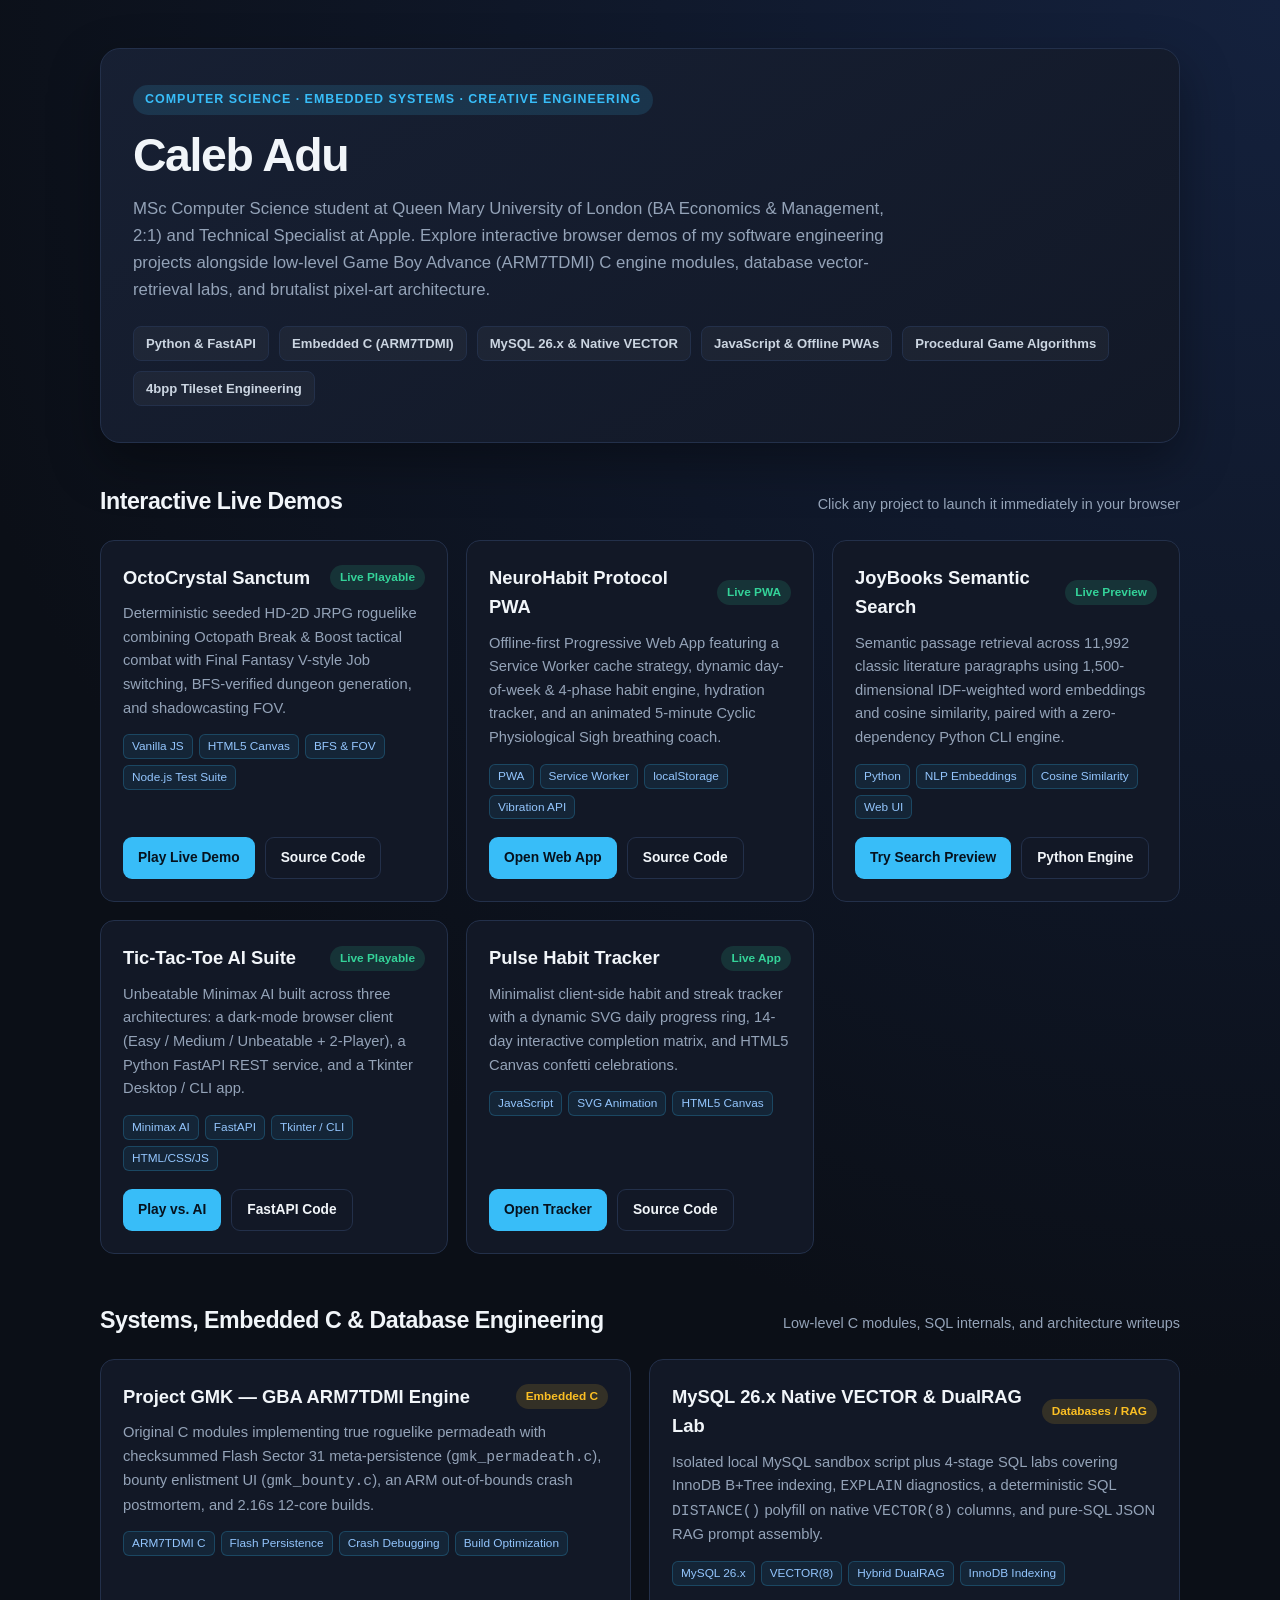
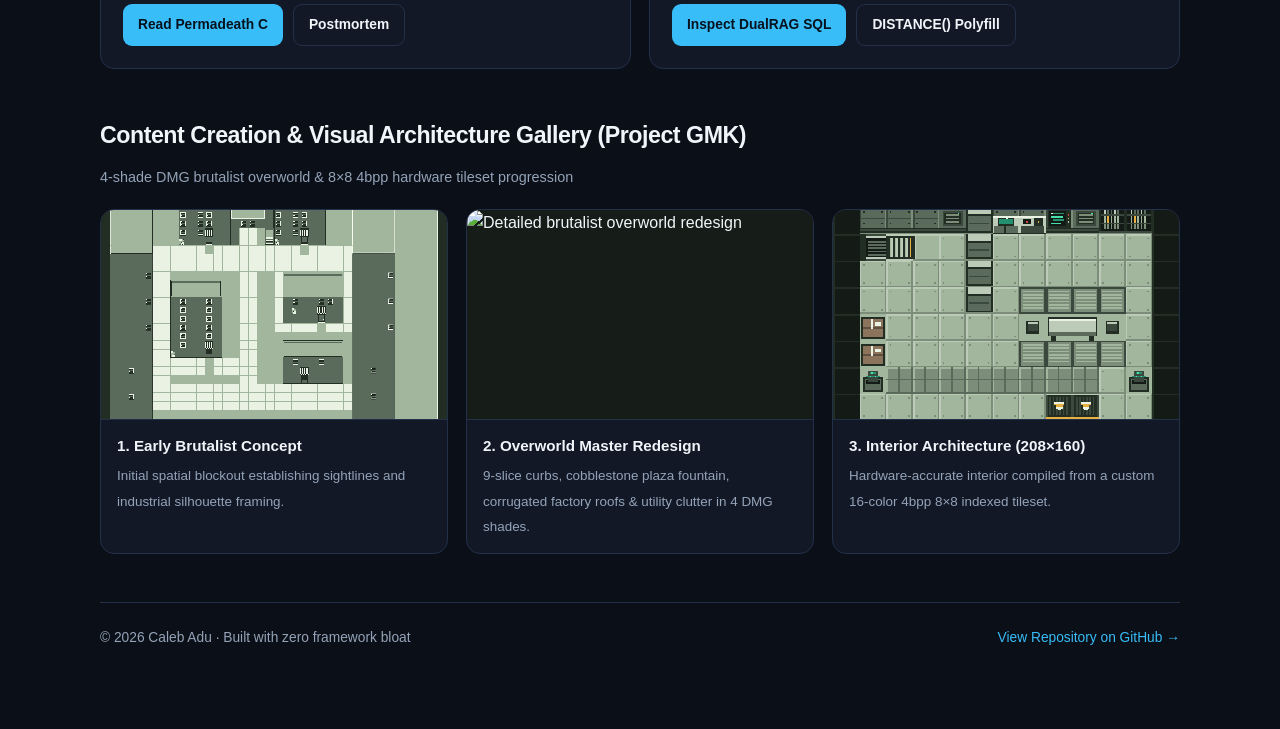
==== index.html @ 4c3168b9 "Initial commit: CS, embedded GBA C, database vector RAG, and web portfolio" ====
<!DOCTYPE html>
<html lang="en">
<head>
  <meta charset="UTF-8" />
  <meta name="viewport" content="width=device-width, initial-scale=1.0" />
  <title>Caleb Adu — Computer Science &amp; Systems Portfolio</title>
  <style>
    :root {
      --bg: #0b0f17;
      --surface: #121826;
      --surface-hover: #182135;
      --border: #23304a;
      --text: #f1f5f9;
      --muted: #94a3b8;
      --accent: #38bdf8;
      --accent-soft: rgba(56, 189, 248, 0.14);
      --green: #34d399;
      --green-soft: rgba(52, 211, 153, 0.14);
      --amber: #fbbf24;
      --amber-soft: rgba(251, 191, 36, 0.14);
      --radius: 14px;
    }

    * { box-sizing: border-box; margin: 0; padding: 0; }

    body {
      font-family: -apple-system, BlinkMacSystemFont, "Segoe UI", Roboto, Inter, sans-serif;
      background: radial-gradient(circle at top right, #14213d 0%, var(--bg) 52%);
      color: var(--text);
      line-height: 1.6;
      min-height: 100vh;
    }

    .wrap {
      max-width: 1120px;
      margin: 0 auto;
      padding: 48px 20px 80px;
    }

    header.hero {
      padding: 36px 32px;
      background: linear-gradient(145deg, rgba(24, 33, 53, 0.9), rgba(18, 24, 38, 0.95));
      border: 1px solid var(--border);
      border-radius: 20px;
      margin-bottom: 40px;
      box-shadow: 0 20px 50px rgba(0, 0, 0, 0.35);
    }

    .eyebrow {
      display: inline-block;
      font-size: 0.78rem;
      font-weight: 700;
      text-transform: uppercase;
      letter-spacing: 0.08em;
      color: var(--accent);
      background: var(--accent-soft);
      padding: 5px 12px;
      border-radius: 999px;
      margin-bottom: 14px;
    }

    h1 {
      font-size: clamp(2rem, 4vw, 2.9rem);
      font-weight: 800;
      letter-spacing: -0.03em;
      line-height: 1.15;
      margin-bottom: 14px;
    }

    .hero p {
      max-width: 760px;
      color: var(--muted);
      font-size: 1.05rem;
      margin-bottom: 22px;
    }

    .hero-pills {
      display: flex;
      flex-wrap: wrap;
      gap: 10px;
    }

    .skill-pill {
      font-size: 0.82rem;
      font-weight: 600;
      color: #cbd5e1;
      background: rgba(255, 255, 255, 0.04);
      border: 1px solid var(--border);
      padding: 6px 12px;
      border-radius: 8px;
    }

    section {
      margin-bottom: 48px;
    }

    .section-head {
      display: flex;
      align-items: baseline;
      justify-content: space-between;
      flex-wrap: wrap;
      gap: 12px;
      margin-bottom: 20px;
    }

    .section-head h2 {
      font-size: 1.45rem;
      font-weight: 700;
      letter-spacing: -0.02em;
    }

    .section-head span {
      color: var(--muted);
      font-size: 0.9rem;
    }

    .grid {
      display: grid;
      grid-template-columns: repeat(auto-fit, minmax(300px, 1fr));
      gap: 18px;
    }

    .card {
      background: var(--surface);
      border: 1px solid var(--border);
      border-radius: var(--radius);
      padding: 22px;
      display: flex;
      flex-direction: column;
      justify-content: space-between;
      transition: transform 0.18s ease, border-color 0.18s ease, background 0.18s ease;
    }

    .card:hover {
      transform: translateY(-3px);
      border-color: var(--accent);
      background: var(--surface-hover);
    }

    .card-top {
      display: flex;
      justify-content: space-between;
      align-items: center;
      gap: 10px;
      margin-bottom: 10px;
    }

    .badge {
      font-size: 0.74rem;
      font-weight: 700;
      padding: 3px 10px;
      border-radius: 999px;
      white-space: nowrap;
    }

    .badge-live {
      color: var(--green);
      background: var(--green-soft);
    }

    .badge-sys {
      color: var(--amber);
      background: var(--amber-soft);
    }

    .card h3 {
      font-size: 1.15rem;
      font-weight: 700;
      color: var(--text);
    }

    .card p {
      color: var(--muted);
      font-size: 0.92rem;
      margin: 8px 0 14px;
    }

    .tags {
      display: flex;
      flex-wrap: wrap;
      gap: 6px;
      margin-bottom: 18px;
    }

    .tag {
      font-size: 0.74rem;
      color: #93c5fd;
      background: rgba(56, 189, 248, 0.08);
      border: 1px solid rgba(56, 189, 248, 0.22);
      padding: 2px 8px;
      border-radius: 6px;
    }

    .actions {
      display: flex;
      flex-wrap: wrap;
      gap: 10px;
      margin-top: auto;
    }

    .btn {
      display: inline-flex;
      align-items: center;
      justify-content: center;
      gap: 6px;
      padding: 9px 15px;
      border-radius: 9px;
      font-size: 0.86rem;
      font-weight: 600;
      text-decoration: none;
      transition: opacity 0.15s ease, transform 0.15s ease;
    }

    .btn:hover { opacity: 0.92; }

    .btn-primary {
      background: var(--accent);
      color: #06121e;
    }

    .btn-secondary {
      background: transparent;
      color: var(--text);
      border: 1px solid var(--border);
    }

    .btn-secondary:hover {
      border-color: var(--accent);
    }

    .gallery-grid {
      display: grid;
      grid-template-columns: repeat(auto-fit, minmax(260px, 1fr));
      gap: 18px;
    }

    .art-card {
      background: var(--surface);
      border: 1px solid var(--border);
      border-radius: var(--radius);
      overflow: hidden;
      display: flex;
      flex-direction: column;
    }

    .art-card img {
      width: 100%;
      height: 210px;
      object-fit: cover;
      image-rendering: pixelated;
      background: #161d18;
      border-bottom: 1px solid var(--border);
    }

    .art-caption {
      padding: 14px 16px;
    }

    .art-caption strong {
      display: block;
      font-size: 0.95rem;
      margin-bottom: 4px;
    }

    .art-caption span {
      font-size: 0.84rem;
      color: var(--muted);
    }

    footer {
      border-top: 1px solid var(--border);
      padding-top: 24px;
      color: var(--muted);
      font-size: 0.86rem;
      display: flex;
      justify-content: space-between;
      flex-wrap: wrap;
      gap: 10px;
    }

    footer a {
      color: var(--accent);
      text-decoration: none;
    }
  </style>
</head>
<body>
  <div class="wrap">
    <header class="hero">
      <div class="eyebrow">Computer Science · Embedded Systems · Creative Engineering</div>
      <h1>Caleb Adu</h1>
      <p>
        MSc Computer Science student at Queen Mary University of London (BA Economics &amp; Management, 2:1) and Technical Specialist at Apple.
        Explore interactive browser demos of my software engineering projects alongside low-level Game Boy Advance (ARM7TDMI) C engine modules, database vector-retrieval labs, and brutalist pixel-art architecture.
      </p>
      <div class="hero-pills">
        <span class="skill-pill">Python &amp; FastAPI</span>
        <span class="skill-pill">Embedded C (ARM7TDMI)</span>
        <span class="skill-pill">MySQL 26.x &amp; Native VECTOR</span>
        <span class="skill-pill">JavaScript &amp; Offline PWAs</span>
        <span class="skill-pill">Procedural Game Algorithms</span>
        <span class="skill-pill">4bpp Tileset Engineering</span>
      </div>
    </header>

    <section>
      <div class="section-head">
        <h2>Interactive Live Demos</h2>
        <span>Click any project to launch it immediately in your browser</span>
      </div>

      <div class="grid">
        <article class="card">
          <div>
            <div class="card-top">
              <h3>OctoCrystal Sanctum</h3>
              <span class="badge badge-live">Live Playable</span>
            </div>
            <p>
              Deterministic seeded HD-2D JRPG roguelike combining Octopath Break &amp; Boost tactical combat with Final Fantasy V-style Job switching, BFS-verified dungeon generation, and shadowcasting FOV.
            </p>
            <div class="tags">
              <span class="tag">Vanilla JS</span>
              <span class="tag">HTML5 Canvas</span>
              <span class="tag">BFS &amp; FOV</span>
              <span class="tag">Node.js Test Suite</span>
            </div>
          </div>
          <div class="actions">
            <a class="btn btn-primary" href="./projects/octocrystal-sanctum/index.html">Play Live Demo</a>
            <a class="btn btn-secondary" href="https://github.com/CalebNoADU/caleb-adu-portfolio/tree/main/projects/octocrystal-sanctum" target="_blank" rel="noopener">Source Code</a>
          </div>
        </article>

        <article class="card">
          <div>
            <div class="card-top">
              <h3>NeuroHabit Protocol PWA</h3>
              <span class="badge badge-live">Live PWA</span>
            </div>
            <p>
              Offline-first Progressive Web App featuring a Service Worker cache strategy, dynamic day-of-week &amp; 4-phase habit engine, hydration tracker, and an animated 5-minute Cyclic Physiological Sigh breathing coach.
            </p>
            <div class="tags">
              <span class="tag">PWA</span>
              <span class="tag">Service Worker</span>
              <span class="tag">localStorage</span>
              <span class="tag">Vibration API</span>
            </div>
          </div>
          <div class="actions">
            <a class="btn btn-primary" href="./projects/neurohabit-pwa/index.html">Open Web App</a>
            <a class="btn btn-secondary" href="https://github.com/CalebNoADU/caleb-adu-portfolio/tree/main/projects/neurohabit-pwa" target="_blank" rel="noopener">Source Code</a>
          </div>
        </article>

        <article class="card">
          <div>
            <div class="card-top">
              <h3>JoyBooks Semantic Search</h3>
              <span class="badge badge-live">Live Preview</span>
            </div>
            <p>
              Semantic passage retrieval across 11,992 classic literature paragraphs using 1,500-dimensional IDF-weighted word embeddings and cosine similarity, paired with a zero-dependency Python CLI engine.
            </p>
            <div class="tags">
              <span class="tag">Python</span>
              <span class="tag">NLP Embeddings</span>
              <span class="tag">Cosine Similarity</span>
              <span class="tag">Web UI</span>
            </div>
          </div>
          <div class="actions">
            <a class="btn btn-primary" href="./projects/joybooks-semantic-search/web/index.html">Try Search Preview</a>
            <a class="btn btn-secondary" href="https://github.com/CalebNoADU/caleb-adu-portfolio/blob/main/projects/joybooks-semantic-search/search_engine.py" target="_blank" rel="noopener">Python Engine</a>
          </div>
        </article>

        <article class="card">
          <div>
            <div class="card-top">
              <h3>Tic-Tac-Toe AI Suite</h3>
              <span class="badge badge-live">Live Playable</span>
            </div>
            <p>
              Unbeatable Minimax AI built across three architectures: a dark-mode browser client (Easy / Medium / Unbeatable + 2-Player), a Python FastAPI REST service, and a Tkinter Desktop / CLI app.
            </p>
            <div class="tags">
              <span class="tag">Minimax AI</span>
              <span class="tag">FastAPI</span>
              <span class="tag">Tkinter / CLI</span>
              <span class="tag">HTML/CSS/JS</span>
            </div>
          </div>
          <div class="actions">
            <a class="btn btn-primary" href="./projects/tic-tac-toe-ai/web/index.html">Play vs. AI</a>
            <a class="btn btn-secondary" href="https://github.com/CalebNoADU/caleb-adu-portfolio/blob/main/projects/tic-tac-toe-ai/backend/main.py" target="_blank" rel="noopener">FastAPI Code</a>
          </div>
        </article>

        <article class="card">
          <div>
            <div class="card-top">
              <h3>Pulse Habit Tracker</h3>
              <span class="badge badge-live">Live App</span>
            </div>
            <p>
              Minimalist client-side habit and streak tracker with a dynamic SVG daily progress ring, 14-day interactive completion matrix, and HTML5 Canvas confetti celebrations.
            </p>
            <div class="tags">
              <span class="tag">JavaScript</span>
              <span class="tag">SVG Animation</span>
              <span class="tag">HTML5 Canvas</span>
            </div>
          </div>
          <div class="actions">
            <a class="btn btn-primary" href="./projects/pulse-habit-tracker/index.html">Open Tracker</a>
            <a class="btn btn-secondary" href="https://github.com/CalebNoADU/caleb-adu-portfolio/tree/main/projects/pulse-habit-tracker" target="_blank" rel="noopener">Source Code</a>
          </div>
        </article>
      </div>
    </section>

    <section>
      <div class="section-head">
        <h2>Systems, Embedded C &amp; Database Engineering</h2>
        <span>Low-level C modules, SQL internals, and architecture writeups</span>
      </div>

      <div class="grid">
        <article class="card">
          <div>
            <div class="card-top">
              <h3>Project GMK — GBA ARM7TDMI Engine</h3>
              <span class="badge badge-sys">Embedded C</span>
            </div>
            <p>
              Original C modules implementing true roguelike permadeath with checksummed Flash Sector 31 meta-persistence (<code>gmk_permadeath.c</code>), bounty enlistment UI (<code>gmk_bounty.c</code>), an ARM out-of-bounds crash postmortem, and 2.16s 12-core builds.
            </p>
            <div class="tags">
              <span class="tag">ARM7TDMI C</span>
              <span class="tag">Flash Persistence</span>
              <span class="tag">Crash Debugging</span>
              <span class="tag">Build Optimization</span>
            </div>
          </div>
          <div class="actions">
            <a class="btn btn-primary" href="https://github.com/CalebNoADU/caleb-adu-portfolio/blob/main/projects/project-gmk-gba-engine/src/gmk_permadeath.c" target="_blank" rel="noopener">Read Permadeath C</a>
            <a class="btn btn-secondary" href="https://github.com/CalebNoADU/caleb-adu-portfolio/blob/main/projects/project-gmk-gba-engine/docs/architecture-and-postmortem.md" target="_blank" rel="noopener">Postmortem</a>
          </div>
        </article>

        <article class="card">
          <div>
            <div class="card-top">
              <h3>MySQL 26.x Native VECTOR &amp; DualRAG Lab</h3>
              <span class="badge badge-sys">Databases / RAG</span>
            </div>
            <p>
              Isolated local MySQL sandbox script plus 4-stage SQL labs covering InnoDB B+Tree indexing, <code>EXPLAIN</code> diagnostics, a deterministic SQL <code>DISTANCE()</code> polyfill on native <code>VECTOR(8)</code> columns, and pure-SQL JSON RAG prompt assembly.
            </p>
            <div class="tags">
              <span class="tag">MySQL 26.x</span>
              <span class="tag">VECTOR(8)</span>
              <span class="tag">Hybrid DualRAG</span>
              <span class="tag">InnoDB Indexing</span>
            </div>
          </div>
          <div class="actions">
            <a class="btn btn-primary" href="https://github.com/CalebNoADU/caleb-adu-portfolio/blob/main/projects/mysql-vector-rag-sandbox/sql/stage4_ai_vectors_rag.sql" target="_blank" rel="noopener">Inspect DualRAG SQL</a>
            <a class="btn btn-secondary" href="https://github.com/CalebNoADU/caleb-adu-portfolio/blob/main/projects/mysql-vector-rag-sandbox/sql/ai_vector_setup.sql" target="_blank" rel="noopener">DISTANCE() Polyfill</a>
          </div>
        </article>
      </div>
    </section>

    <section>
      <div class="section-head">
        <h2>Content Creation &amp; Visual Architecture Gallery (Project GMK)</h2>
        <span>4-shade DMG brutalist overworld &amp; 8×8 4bpp hardware tileset progression</span>
      </div>

      <div class="gallery-grid">
        <figure class="art-card">
          <img src="./projects/project-gmk-gba-engine/assets/gmk-concept-early.png" alt="Early GMK overworld layout concept" />
          <figcaption class="art-caption">
            <strong>1. Early Brutalist Concept</strong>
            <span>Initial spatial blockout establishing sightlines and industrial silhouette framing.</span>
          </figcaption>
        </figure>

        <figure class="art-card">
          <img src="./projects/project-gmk-gba-engine/assets/overworld-brutalist-redesign.png" alt="Detailed brutalist overworld redesign" />
          <figcaption class="art-caption">
            <strong>2. Overworld Master Redesign</strong>
            <span>9-slice curbs, cobblestone plaza fountain, corrugated factory roofs &amp; utility clutter in 4 DMG shades.</span>
          </figcaption>
        </figure>

        <figure class="art-card">
          <img src="./projects/project-gmk-gba-engine/assets/interior-full-room-208x160.png" alt="208x160 brutalist interior room" />
          <figcaption class="art-caption">
            <strong>3. Interior Architecture (208×160)</strong>
            <span>Hardware-accurate interior compiled from a custom 16-color 4bpp 8×8 indexed tileset.</span>
          </figcaption>
        </figure>
      </div>
    </section>

    <footer>
      <span>&copy; 2026 Caleb Adu · Built with zero framework bloat</span>
      <span><a href="https://github.com/CalebNoADU/caleb-adu-portfolio" target="_blank" rel="noopener">View Repository on GitHub &rarr;</a></span>
    </footer>
  </div>
</body>
</html>
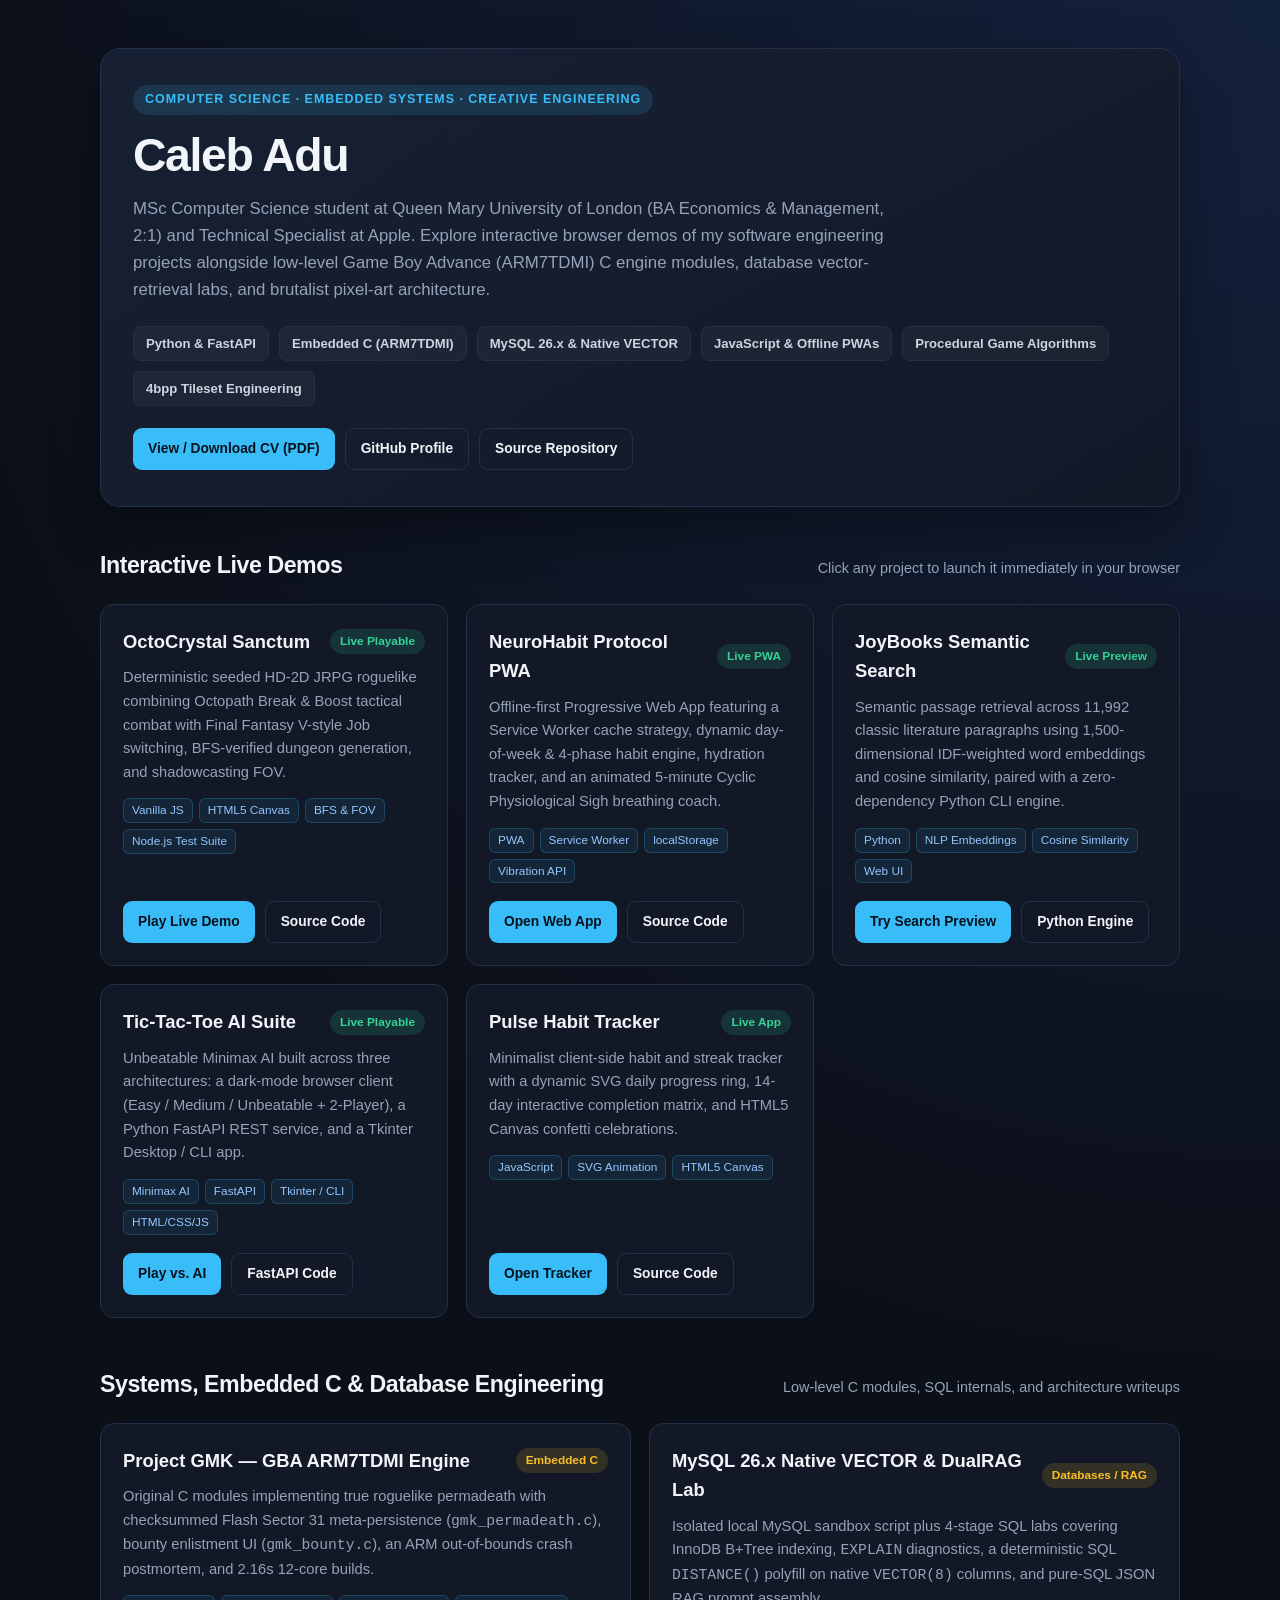
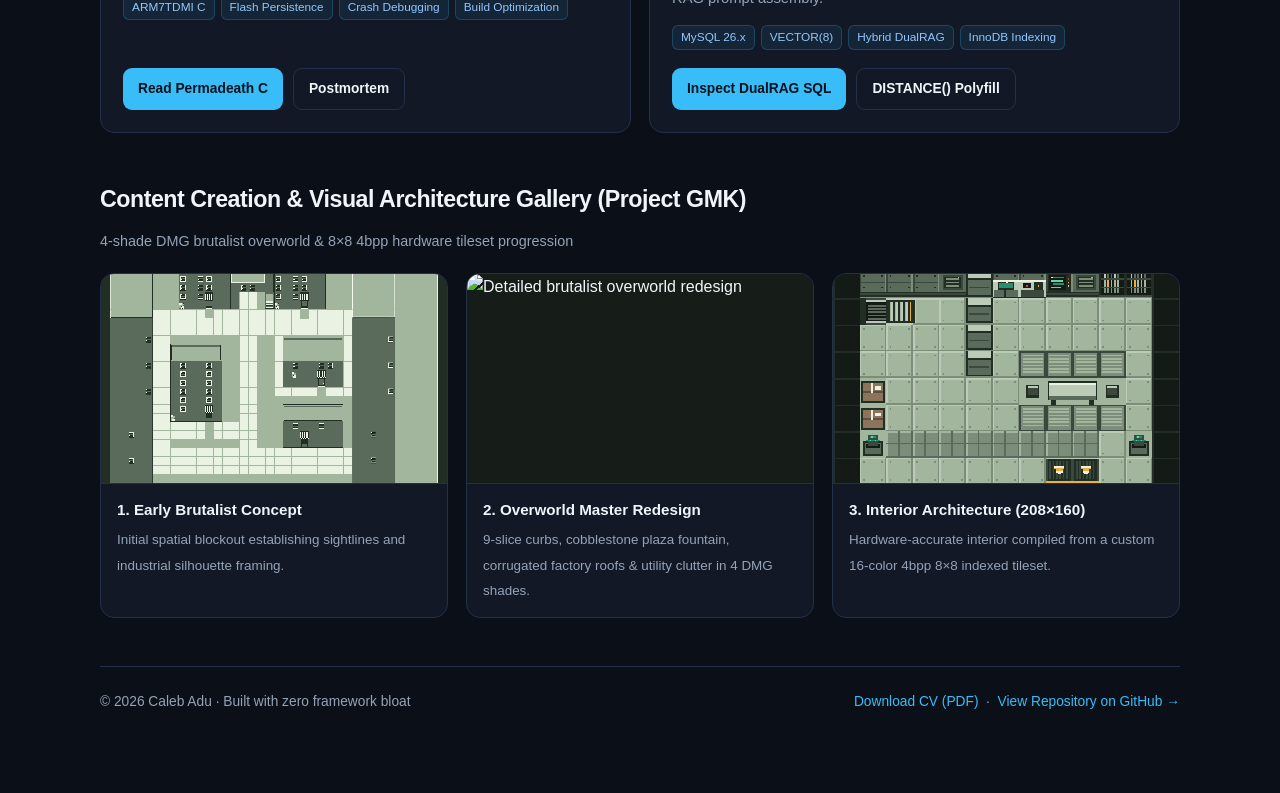
==== commit f76e2e25: "Add redacted public CV PDF and download buttons to portfolio hub" ====
--- a/index.html
+++ b/index.html
@@ -301,6 +301,11 @@
         <span class="skill-pill">Procedural Game Algorithms</span>
         <span class="skill-pill">4bpp Tileset Engineering</span>
       </div>
+      <div class="actions" style="margin-top: 22px;">
+        <a class="btn btn-primary" href="./Caleb_Adu_CV.pdf" target="_blank" rel="noopener">View / Download CV (PDF)</a>
+        <a class="btn btn-secondary" href="https://github.com/CalebNoADU" target="_blank" rel="noopener">GitHub Profile</a>
+        <a class="btn btn-secondary" href="https://github.com/CalebNoADU/caleb-adu-portfolio" target="_blank" rel="noopener">Source Repository</a>
+      </div>
     </header>
 
     <section>
@@ -509,7 +514,11 @@
 
     <footer>
       <span>&copy; 2026 Caleb Adu · Built with zero framework bloat</span>
-      <span><a href="https://github.com/CalebNoADU/caleb-adu-portfolio" target="_blank" rel="noopener">View Repository on GitHub &rarr;</a></span>
+      <span>
+        <a href="./Caleb_Adu_CV.pdf" target="_blank" rel="noopener">Download CV (PDF)</a>
+        &nbsp;&middot;&nbsp;
+        <a href="https://github.com/CalebNoADU/caleb-adu-portfolio" target="_blank" rel="noopener">View Repository on GitHub &rarr;</a>
+      </span>
     </footer>
   </div>
 </body>
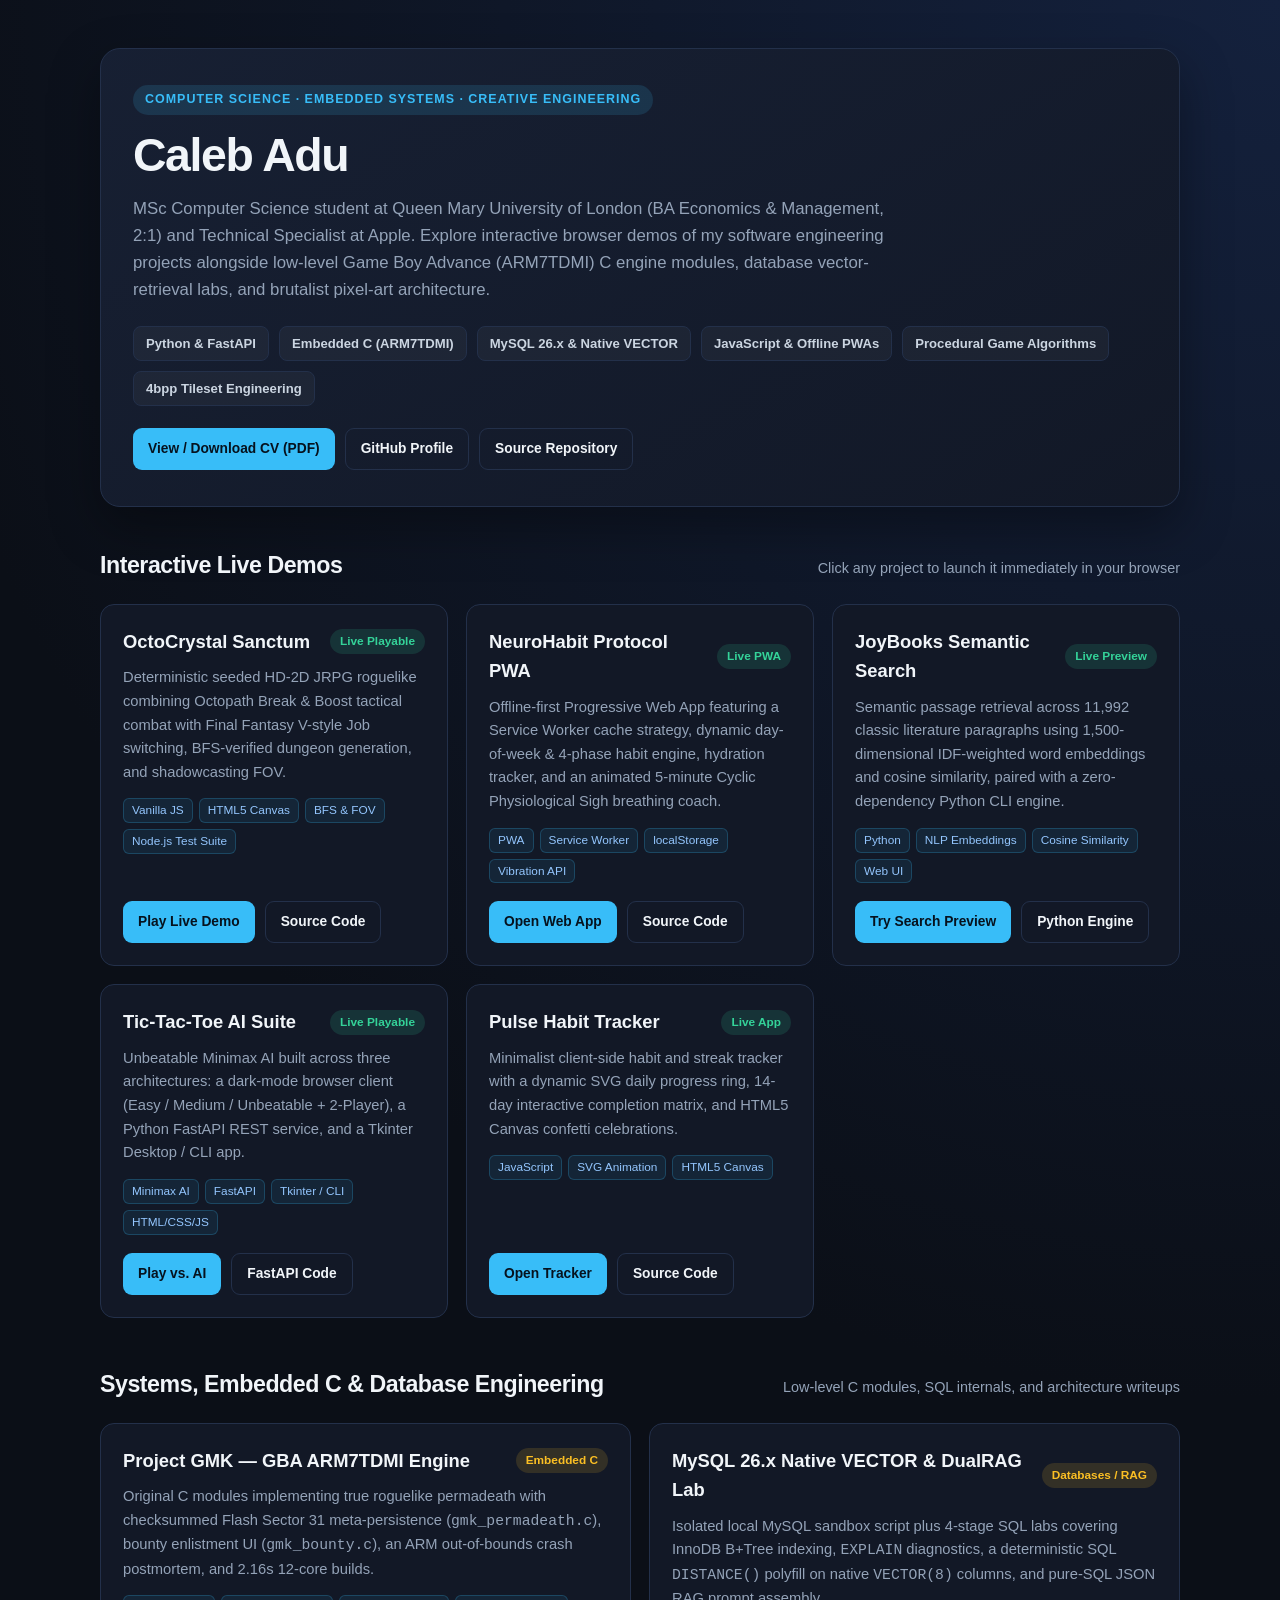
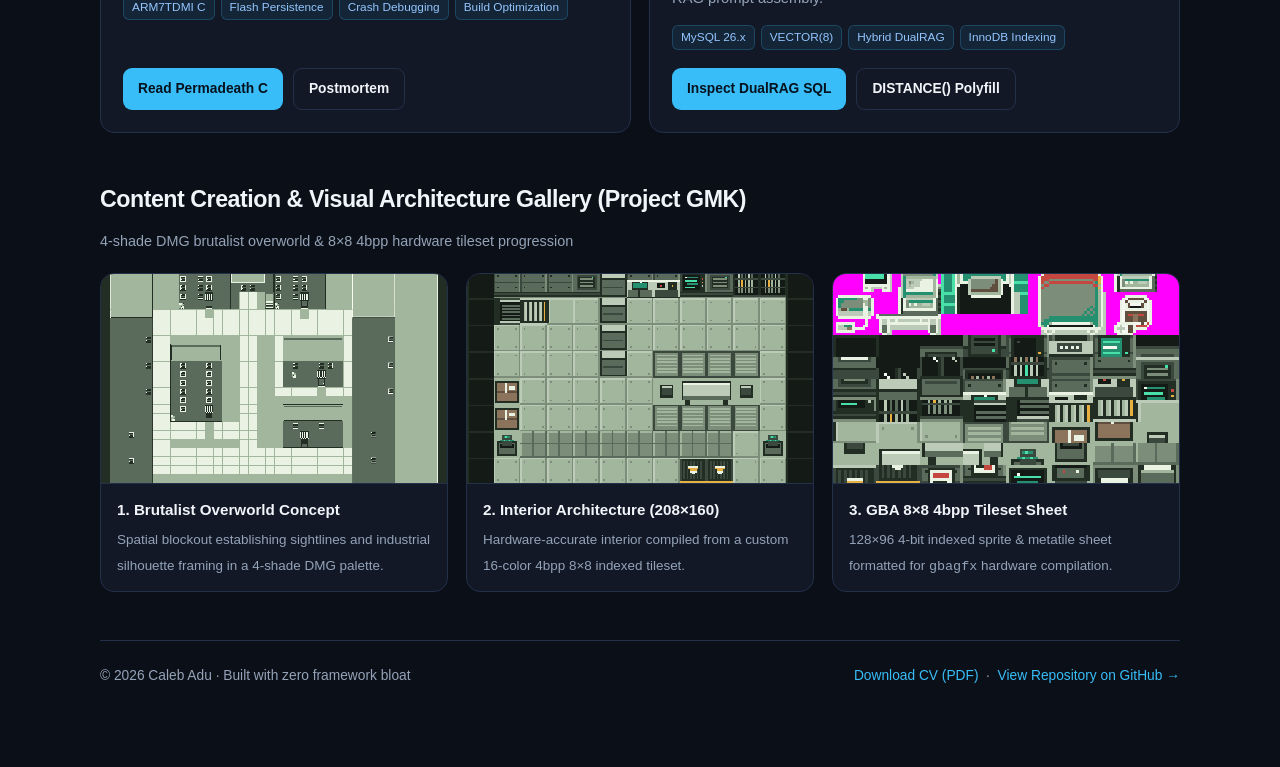
==== commit 61a58e42: "Remove overworld-brutalist-redesign.png from Project GMK gallery" ====
--- a/index.html
+++ b/index.html
@@ -487,26 +487,26 @@
 
       <div class="gallery-grid">
         <figure class="art-card">
-          <img src="./projects/project-gmk-gba-engine/assets/gmk-concept-early.png" alt="Early GMK overworld layout concept" />
+          <img src="./projects/project-gmk-gba-engine/assets/gmk-concept-early.png" alt="GMK brutalist overworld layout concept" />
           <figcaption class="art-caption">
-            <strong>1. Early Brutalist Concept</strong>
-            <span>Initial spatial blockout establishing sightlines and industrial silhouette framing.</span>
-          </figcaption>
-        </figure>
-
-        <figure class="art-card">
-          <img src="./projects/project-gmk-gba-engine/assets/overworld-brutalist-redesign.png" alt="Detailed brutalist overworld redesign" />
-          <figcaption class="art-caption">
-            <strong>2. Overworld Master Redesign</strong>
-            <span>9-slice curbs, cobblestone plaza fountain, corrugated factory roofs &amp; utility clutter in 4 DMG shades.</span>
+            <strong>1. Brutalist Overworld Concept</strong>
+            <span>Spatial blockout establishing sightlines and industrial silhouette framing in a 4-shade DMG palette.</span>
           </figcaption>
         </figure>
 
         <figure class="art-card">
           <img src="./projects/project-gmk-gba-engine/assets/interior-full-room-208x160.png" alt="208x160 brutalist interior room" />
           <figcaption class="art-caption">
-            <strong>3. Interior Architecture (208×160)</strong>
+            <strong>2. Interior Architecture (208×160)</strong>
             <span>Hardware-accurate interior compiled from a custom 16-color 4bpp 8×8 indexed tileset.</span>
+          </figcaption>
+        </figure>
+
+        <figure class="art-card">
+          <img src="./projects/project-gmk-gba-engine/assets/interior-tileset-8x8-4bpp.png" alt="GBA 8x8 4bpp indexed hardware tileset" />
+          <figcaption class="art-caption">
+            <strong>3. GBA 8×8 4bpp Tileset Sheet</strong>
+            <span>128×96 4-bit indexed sprite &amp; metatile sheet formatted for <code>gbagfx</code> hardware compilation.</span>
           </figcaption>
         </figure>
       </div>
